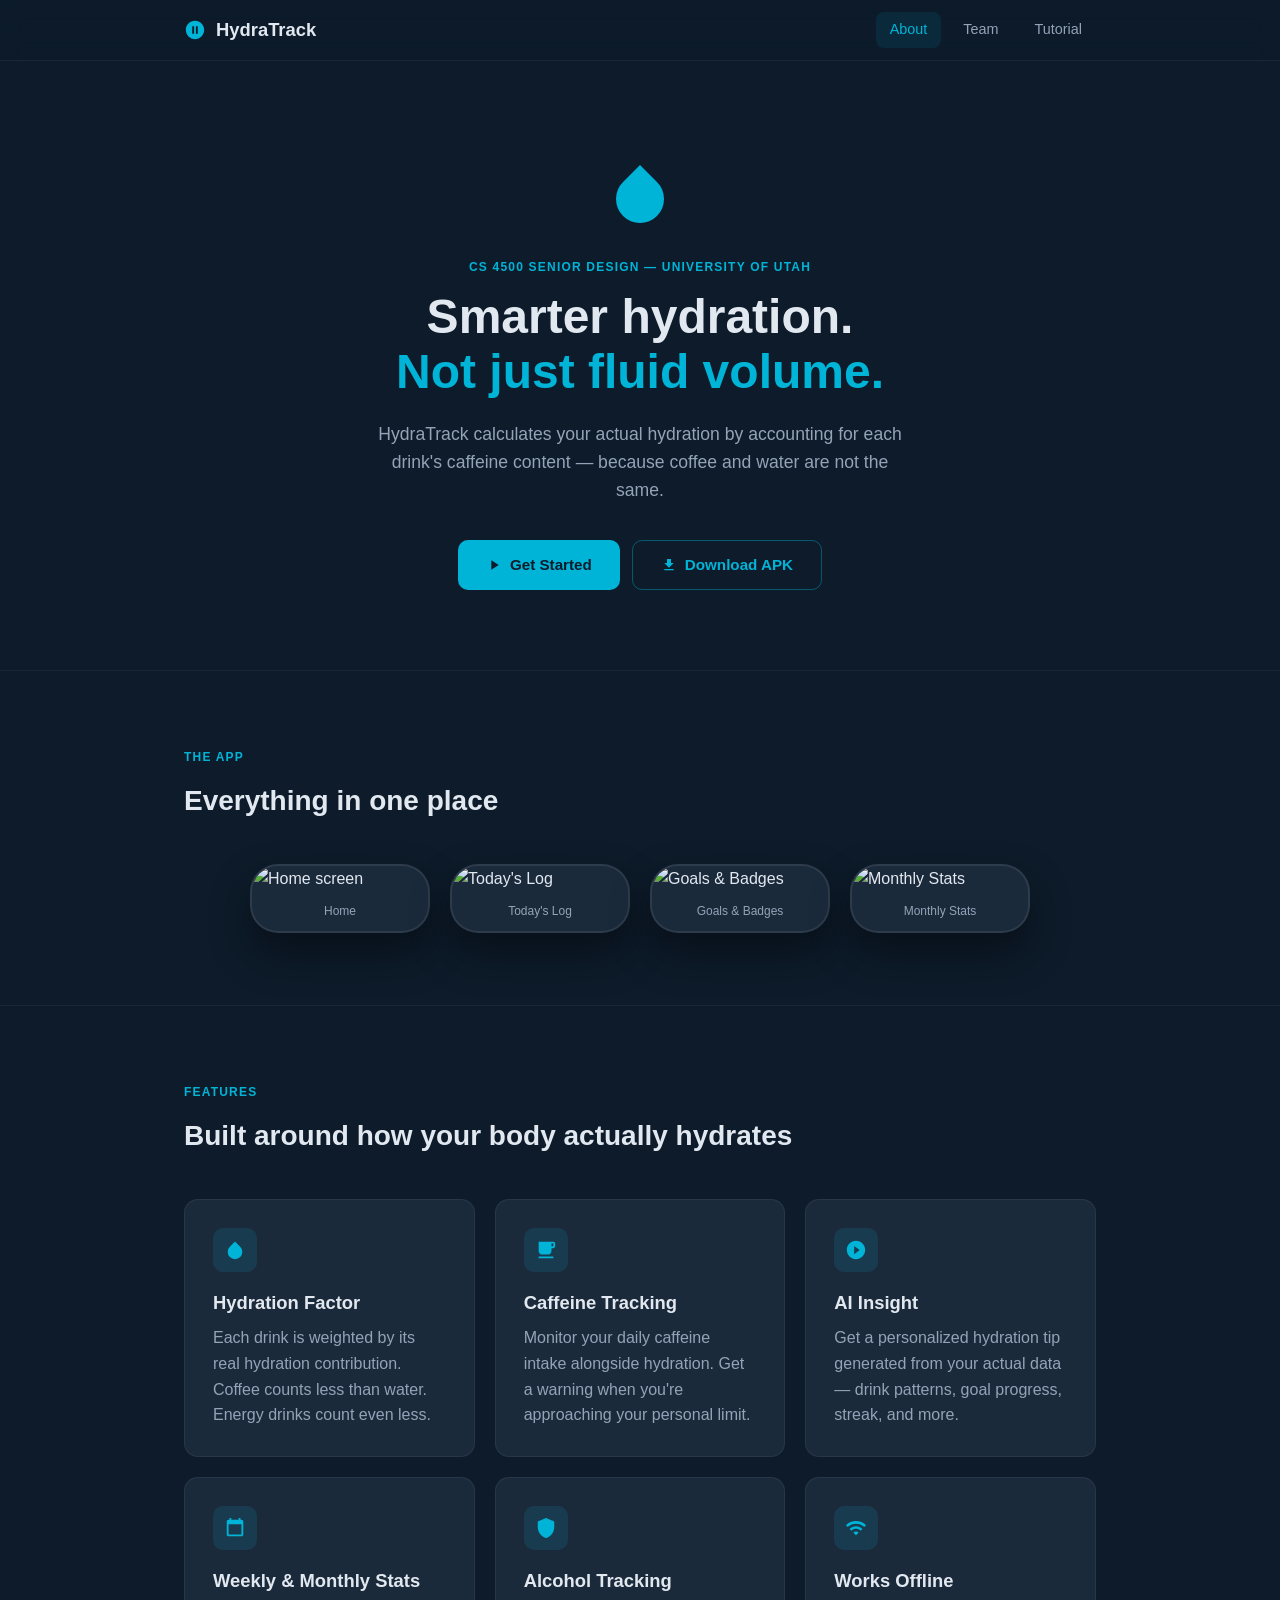
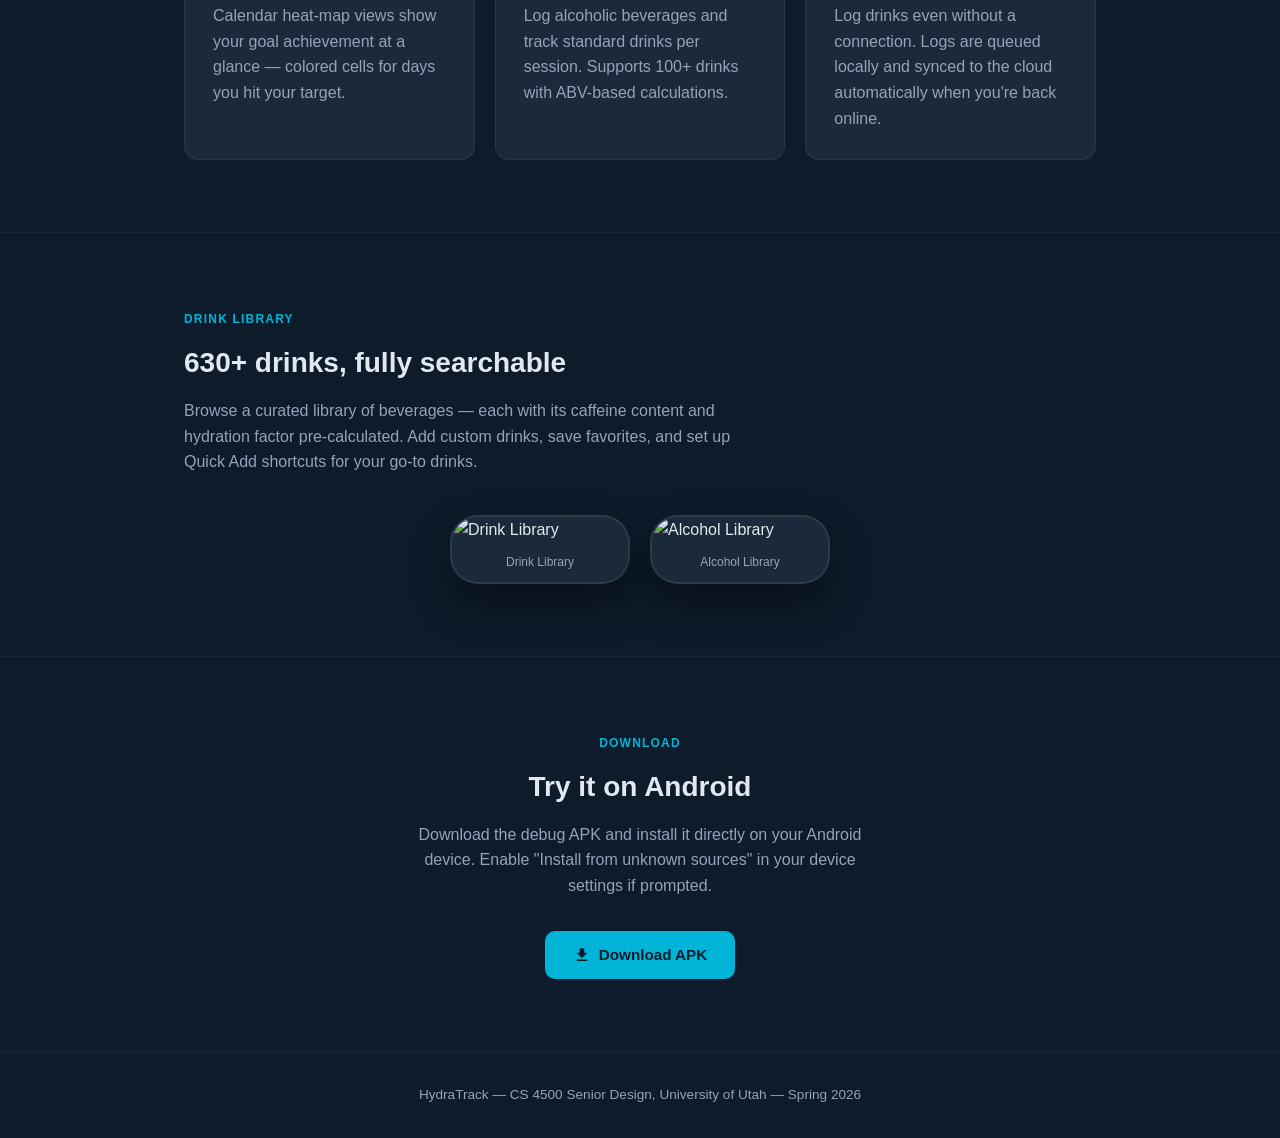
==== docs/index.html @ 66c3c1ba "Rename public to docs for GitHub Pages" ====
<!DOCTYPE html>
<html lang="en">
<head>
  <meta charset="UTF-8" />
  <meta name="viewport" content="width=device-width, initial-scale=1.0" />
  <title>HydraTrack</title>
  <link rel="stylesheet" href="style.css" />
</head>
<body>

<nav>
  <div class="nav-inner">
    <a class="nav-logo" href="index.html">
      <svg width="22" height="22" viewBox="0 0 24 24" fill="currentColor">
        <path d="M12 2C6.48 2 2 6.48 2 12s4.48 10 10 10 10-4.48 10-10S17.52 2 12 2zm-1 14H9V8h2v8zm4 0h-2V8h2v8z"/>
      </svg>
      HydraTrack
    </a>
    <div class="nav-links">
      <a href="index.html" class="active">About</a>
      <a href="team.html">Team</a>
      <a href="tutorial.html">Tutorial</a>
    </div>
  </div>
</nav>

<!-- HERO -->
<section class="hero">
  <div class="container">
    <div class="hero-drop">
      <svg viewBox="0 0 24 24" fill="currentColor">
        <path d="M12 2.69l5.66 5.66a8 8 0 1 1-11.31 0z"/>
      </svg>
    </div>
    <span class="label">CS 4500 Senior Design — University of Utah</span>
    <h1>Smarter hydration.<br><span>Not just fluid volume.</span></h1>
    <p>HydraTrack calculates your actual hydration by accounting for each drink's caffeine content — because coffee and water are not the same.</p>
    <div class="hero-btns">
      <a href="tutorial.html" class="btn btn-primary">
        <svg width="16" height="16" viewBox="0 0 24 24" fill="currentColor"><path d="M8 5v14l11-7z"/></svg>
        Get Started
      </a>
      <a href="#download" class="btn btn-outline">
        <svg width="16" height="16" viewBox="0 0 24 24" fill="currentColor"><path d="M19 9h-4V3H9v6H5l7 7 7-7zM5 18v2h14v-2H5z"/></svg>
        Download APK
      </a>
    </div>
  </div>
</section>

<!-- SCREENSHOTS -->
<section>
  <div class="container">
    <span class="label">The App</span>
    <h2>Everything in one place</h2>
    <div class="screenshots">
      <div class="phone-frame">
        <img src="images/screenshot-home.png" alt="Home screen" />
        <div class="ph-label">Home</div>
      </div>
      <div class="phone-frame">
        <img src="images/screenshot-log.png" alt="Today's Log" />
        <div class="ph-label">Today's Log</div>
      </div>
      <div class="phone-frame">
        <img src="images/screenshot-goals.png" alt="Goals & Badges" />
        <div class="ph-label">Goals & Badges</div>
      </div>
      <div class="phone-frame">
        <img src="images/screenshot-monthly.png" alt="Monthly Stats" />
        <div class="ph-label">Monthly Stats</div>
      </div>
    </div>
  </div>
</section>

<!-- FEATURES -->
<section>
  <div class="container">
    <span class="label">Features</span>
    <h2>Built around how your body actually hydrates</h2>
    <div class="features-grid">

      <div class="feature-card">
        <div class="feature-icon">
          <svg width="22" height="22" viewBox="0 0 24 24" fill="currentColor"><path d="M12 2.69l5.66 5.66a8 8 0 1 1-11.31 0z"/></svg>
        </div>
        <h3>Hydration Factor</h3>
        <p>Each drink is weighted by its real hydration contribution. Coffee counts less than water. Energy drinks count even less.</p>
      </div>

      <div class="feature-card">
        <div class="feature-icon">
          <svg width="22" height="22" viewBox="0 0 24 24" fill="currentColor"><path d="M20 3H4v10c0 2.21 1.79 4 4 4h6c2.21 0 4-1.79 4-4v-3h2c1.11 0 2-.89 2-2V5c0-1.11-.89-2-2-2zm0 5h-2V5h2v3zM4 19h16v2H4z"/></svg>
        </div>
        <h3>Caffeine Tracking</h3>
        <p>Monitor your daily caffeine intake alongside hydration. Get a warning when you're approaching your personal limit.</p>
      </div>

      <div class="feature-card">
        <div class="feature-icon">
          <svg width="22" height="22" viewBox="0 0 24 24" fill="currentColor"><path d="M12 2C6.48 2 2 6.48 2 12s4.48 10 10 10 10-4.48 10-10S17.52 2 12 2zm-2 14.5v-9l6 4.5-6 4.5z"/></svg>
        </div>
        <h3>AI Insight</h3>
        <p>Get a personalized hydration tip generated from your actual data — drink patterns, goal progress, streak, and more.</p>
      </div>

      <div class="feature-card">
        <div class="feature-icon">
          <svg width="22" height="22" viewBox="0 0 24 24" fill="currentColor"><path d="M19 3h-1V1h-2v2H8V1H6v2H5c-1.11 0-2 .9-2 2v14c0 1.1.89 2 2 2h14c1.1 0 2-.9 2-2V5c0-1.1-.9-2-2-2zm0 16H5V8h14v11z"/></svg>
        </div>
        <h3>Weekly & Monthly Stats</h3>
        <p>Calendar heat-map views show your goal achievement at a glance — colored cells for days you hit your target.</p>
      </div>

      <div class="feature-card">
        <div class="feature-icon">
          <svg width="22" height="22" viewBox="0 0 24 24" fill="currentColor"><path d="M12 1L3 5v6c0 5.55 3.84 10.74 9 12 5.16-1.26 9-6.45 9-12V5l-9-4z"/></svg>
        </div>
        <h3>Alcohol Tracking</h3>
        <p>Log alcoholic beverages and track standard drinks per session. Supports 100+ drinks with ABV-based calculations.</p>
      </div>

      <div class="feature-card">
        <div class="feature-icon">
          <svg width="22" height="22" viewBox="0 0 24 24" fill="currentColor"><path d="M1 9l2 2c4.97-4.97 13.03-4.97 18 0l2-2C16.93 2.93 7.08 2.93 1 9zm8 8l3 3 3-3c-1.65-1.66-4.34-1.66-6 0zm-4-4l2 2c2.76-2.76 7.24-2.76 10 0l2-2C15.14 9.14 8.87 9.14 5 13z"/></svg>
        </div>
        <h3>Works Offline</h3>
        <p>Log drinks even without a connection. Logs are queued locally and synced to the cloud automatically when you're back online.</p>
      </div>

    </div>
  </div>
</section>

<!-- DRINK LIBRARY -->
<section>
  <div class="container">
    <span class="label">Drink Library</span>
    <h2>630+ drinks, fully searchable</h2>
    <p style="max-width:560px; margin-bottom:32px;">Browse a curated library of beverages — each with its caffeine content and hydration factor pre-calculated. Add custom drinks, save favorites, and set up Quick Add shortcuts for your go-to drinks.</p>
    <div class="screenshots">
      <div class="phone-frame">
        <img src="images/screenshot-library.png" alt="Drink Library" />
        <div class="ph-label">Drink Library</div>
      </div>
      <div class="phone-frame">
        <img src="images/screenshot-alcohol.png" alt="Alcohol Library" />
        <div class="ph-label">Alcohol Library</div>
      </div>
    </div>
  </div>
</section>

<!-- DOWNLOAD -->
<section id="download">
  <div class="container" style="text-align:center;">
    <span class="label">Download</span>
    <h2>Try it on Android</h2>
    <p style="max-width:480px; margin: 12px auto 32px;">Download the debug APK and install it directly on your Android device. Enable "Install from unknown sources" in your device settings if prompted.</p>
    <a href="HydraTrack.apk" class="btn btn-primary" download>
      <svg width="18" height="18" viewBox="0 0 24 24" fill="currentColor"><path d="M19 9h-4V3H9v6H5l7 7 7-7zM5 18v2h14v-2H5z"/></svg>
      Download APK
    </a>
  </div>
</section>

<footer>
  <div class="container">
    <p>HydraTrack &mdash; CS 4500 Senior Design, University of Utah &mdash; Spring 2026</p>
  </div>
</footer>

</body>
</html>
---- docs/style.css ----
:root {
  --bg: #0d1b2a;
  --bg2: #1b2a3b;
  --bg3: #243447;
  --accent: #00b4d8;
  --accent2: #0096c7;
  --text: #e2e8f0;
  --text2: #94a3b8;
  --radius: 14px;
  --max-w: 960px;
}

* { box-sizing: border-box; margin: 0; padding: 0; }

body {
  font-family: -apple-system, BlinkMacSystemFont, 'Segoe UI', sans-serif;
  background: var(--bg);
  color: var(--text);
  line-height: 1.6;
}

/* ── NAV ── */
nav {
  position: sticky;
  top: 0;
  z-index: 100;
  background: rgba(13, 27, 42, 0.92);
  backdrop-filter: blur(12px);
  border-bottom: 1px solid rgba(255,255,255,0.06);
}
.nav-inner {
  max-width: var(--max-w);
  margin: 0 auto;
  padding: 0 24px;
  height: 60px;
  display: flex;
  align-items: center;
  justify-content: space-between;
}
.nav-logo {
  display: flex;
  align-items: center;
  gap: 10px;
  font-weight: 700;
  font-size: 1.15rem;
  color: var(--text);
  text-decoration: none;
}
.nav-logo svg { color: var(--accent); }
.nav-links { display: flex; gap: 8px; }
.nav-links a {
  color: var(--text2);
  text-decoration: none;
  padding: 6px 14px;
  border-radius: 8px;
  font-size: 0.9rem;
  transition: all 0.2s;
}
.nav-links a:hover, .nav-links a.active {
  color: var(--accent);
  background: rgba(0,180,216,0.1);
}

/* ── LAYOUT ── */
.container {
  max-width: var(--max-w);
  margin: 0 auto;
  padding: 0 24px;
}
section { padding: 72px 0; }
section + section { border-top: 1px solid rgba(255,255,255,0.05); }

h1 { font-size: clamp(2rem, 5vw, 3rem); font-weight: 800; line-height: 1.15; }
h2 { font-size: 1.75rem; font-weight: 700; margin-bottom: 12px; }
h3 { font-size: 1.15rem; font-weight: 600; margin-bottom: 8px; }
p  { color: var(--text2); }

.label {
  display: inline-block;
  font-size: 0.75rem;
  font-weight: 700;
  letter-spacing: 0.1em;
  text-transform: uppercase;
  color: var(--accent);
  margin-bottom: 12px;
}

/* ── BUTTONS ── */
.btn {
  display: inline-flex;
  align-items: center;
  gap: 8px;
  padding: 12px 28px;
  border-radius: 10px;
  font-weight: 600;
  font-size: 0.95rem;
  text-decoration: none;
  transition: all 0.2s;
  cursor: pointer;
}
.btn-primary {
  background: var(--accent);
  color: #0d1b2a;
}
.btn-primary:hover { background: var(--accent2); transform: translateY(-1px); }
.btn-outline {
  border: 1px solid rgba(0,180,216,0.4);
  color: var(--accent);
}
.btn-outline:hover { background: rgba(0,180,216,0.1); }

/* ── HERO ── */
.hero {
  padding: 96px 0 80px;
  text-align: center;
}
.hero-drop {
  width: 72px;
  height: 72px;
  margin: 0 auto 24px;
  color: var(--accent);
}
.hero h1 span { color: var(--accent); }
.hero p {
  max-width: 540px;
  margin: 20px auto 36px;
  font-size: 1.1rem;
}
.hero-btns { display: flex; gap: 12px; justify-content: center; flex-wrap: wrap; }

/* ── FEATURES ── */
.features-grid {
  display: grid;
  grid-template-columns: repeat(auto-fit, minmax(260px, 1fr));
  gap: 20px;
  margin-top: 40px;
}
.feature-card {
  background: var(--bg2);
  border: 1px solid rgba(255,255,255,0.06);
  border-radius: var(--radius);
  padding: 28px;
}
.feature-icon {
  width: 44px;
  height: 44px;
  background: rgba(0,180,216,0.12);
  border-radius: 10px;
  display: flex;
  align-items: center;
  justify-content: center;
  color: var(--accent);
  margin-bottom: 16px;
}

/* ── SCREENSHOTS ── */
.screenshots {
  display: flex;
  gap: 20px;
  justify-content: center;
  flex-wrap: wrap;
  margin-top: 40px;
}
.phone-frame {
  width: 180px;
  background: var(--bg2);
  border-radius: 28px;
  border: 2px solid rgba(255,255,255,0.08);
  overflow: hidden;
  box-shadow: 0 20px 40px rgba(0,0,0,0.4);
  flex-shrink: 0;
}
.phone-frame img {
  width: 100%;
  display: block;
}
.phone-frame .ph-label {
  text-align: center;
  font-size: 0.75rem;
  color: var(--text2);
  padding: 10px 8px;
}

/* ── TEAM ── */
.team-grid {
  display: grid;
  grid-template-columns: repeat(auto-fit, minmax(420px, 1fr));
  gap: 32px;
  margin-top: 40px;
}
.team-card {
  background: var(--bg2);
  border: 1px solid rgba(255,255,255,0.06);
  border-radius: var(--radius);
  padding: 32px;
  display: flex;
  gap: 24px;
  align-items: flex-start;
}
.team-avatar {
  width: 80px;
  height: 80px;
  border-radius: 50%;
  background: var(--bg3);
  border: 2px solid var(--accent);
  display: flex;
  align-items: center;
  justify-content: center;
  font-size: 1.5rem;
  font-weight: 700;
  color: var(--accent);
  flex-shrink: 0;
  overflow: hidden;
}
.team-avatar img { width: 100%; height: 100%; object-fit: cover; }
.team-info h3 { font-size: 1.1rem; margin-bottom: 2px; }
.team-role { font-size: 0.8rem; color: var(--accent); font-weight: 600; margin-bottom: 12px; }
.team-bio { font-size: 0.88rem; color: var(--text2); margin-bottom: 14px; }
.team-contact { display: flex; gap: 10px; flex-wrap: wrap; }
.team-contact a {
  font-size: 0.8rem;
  color: var(--accent);
  text-decoration: none;
  padding: 4px 10px;
  border: 1px solid rgba(0,180,216,0.3);
  border-radius: 6px;
}
.team-contact a:hover { background: rgba(0,180,216,0.1); }

/* ── TUTORIAL ── */
.tutorial-steps { margin-top: 48px; }
.step {
  display: grid;
  grid-template-columns: 1fr 1fr;
  gap: 48px;
  align-items: center;
  margin-bottom: 80px;
}
.step:nth-child(even) { direction: rtl; }
.step:nth-child(even) > * { direction: ltr; }
.step-text {}
.step-num {
  display: inline-flex;
  align-items: center;
  justify-content: center;
  width: 36px;
  height: 36px;
  background: var(--accent);
  color: #0d1b2a;
  border-radius: 50%;
  font-weight: 800;
  font-size: 0.9rem;
  margin-bottom: 16px;
}
.step-text h3 { font-size: 1.3rem; margin-bottom: 12px; }
.step-text ul {
  list-style: none;
  margin-top: 12px;
}
.step-text ul li {
  color: var(--text2);
  font-size: 0.92rem;
  padding: 5px 0;
  padding-left: 20px;
  position: relative;
}
.step-text ul li::before {
  content: '→';
  position: absolute;
  left: 0;
  color: var(--accent);
}
.step-visual {
  display: flex;
  justify-content: center;
  gap: 16px;
}
.step-visual .phone-frame { width: 160px; }

/* ── FOOTER ── */
footer {
  border-top: 1px solid rgba(255,255,255,0.06);
  padding: 32px 0;
  text-align: center;
  color: var(--text2);
  font-size: 0.85rem;
}

/* ── RESPONSIVE ── */
@media (max-width: 680px) {
  .step { grid-template-columns: 1fr; }
  .step:nth-child(even) { direction: ltr; }
  .team-grid { grid-template-columns: 1fr; }
  .team-card { flex-direction: column; }
  .nav-links a { padding: 6px 10px; font-size: 0.82rem; }
  .phone-frame { width: 140px; }
  .step-visual .phone-frame { width: 140px; }
}
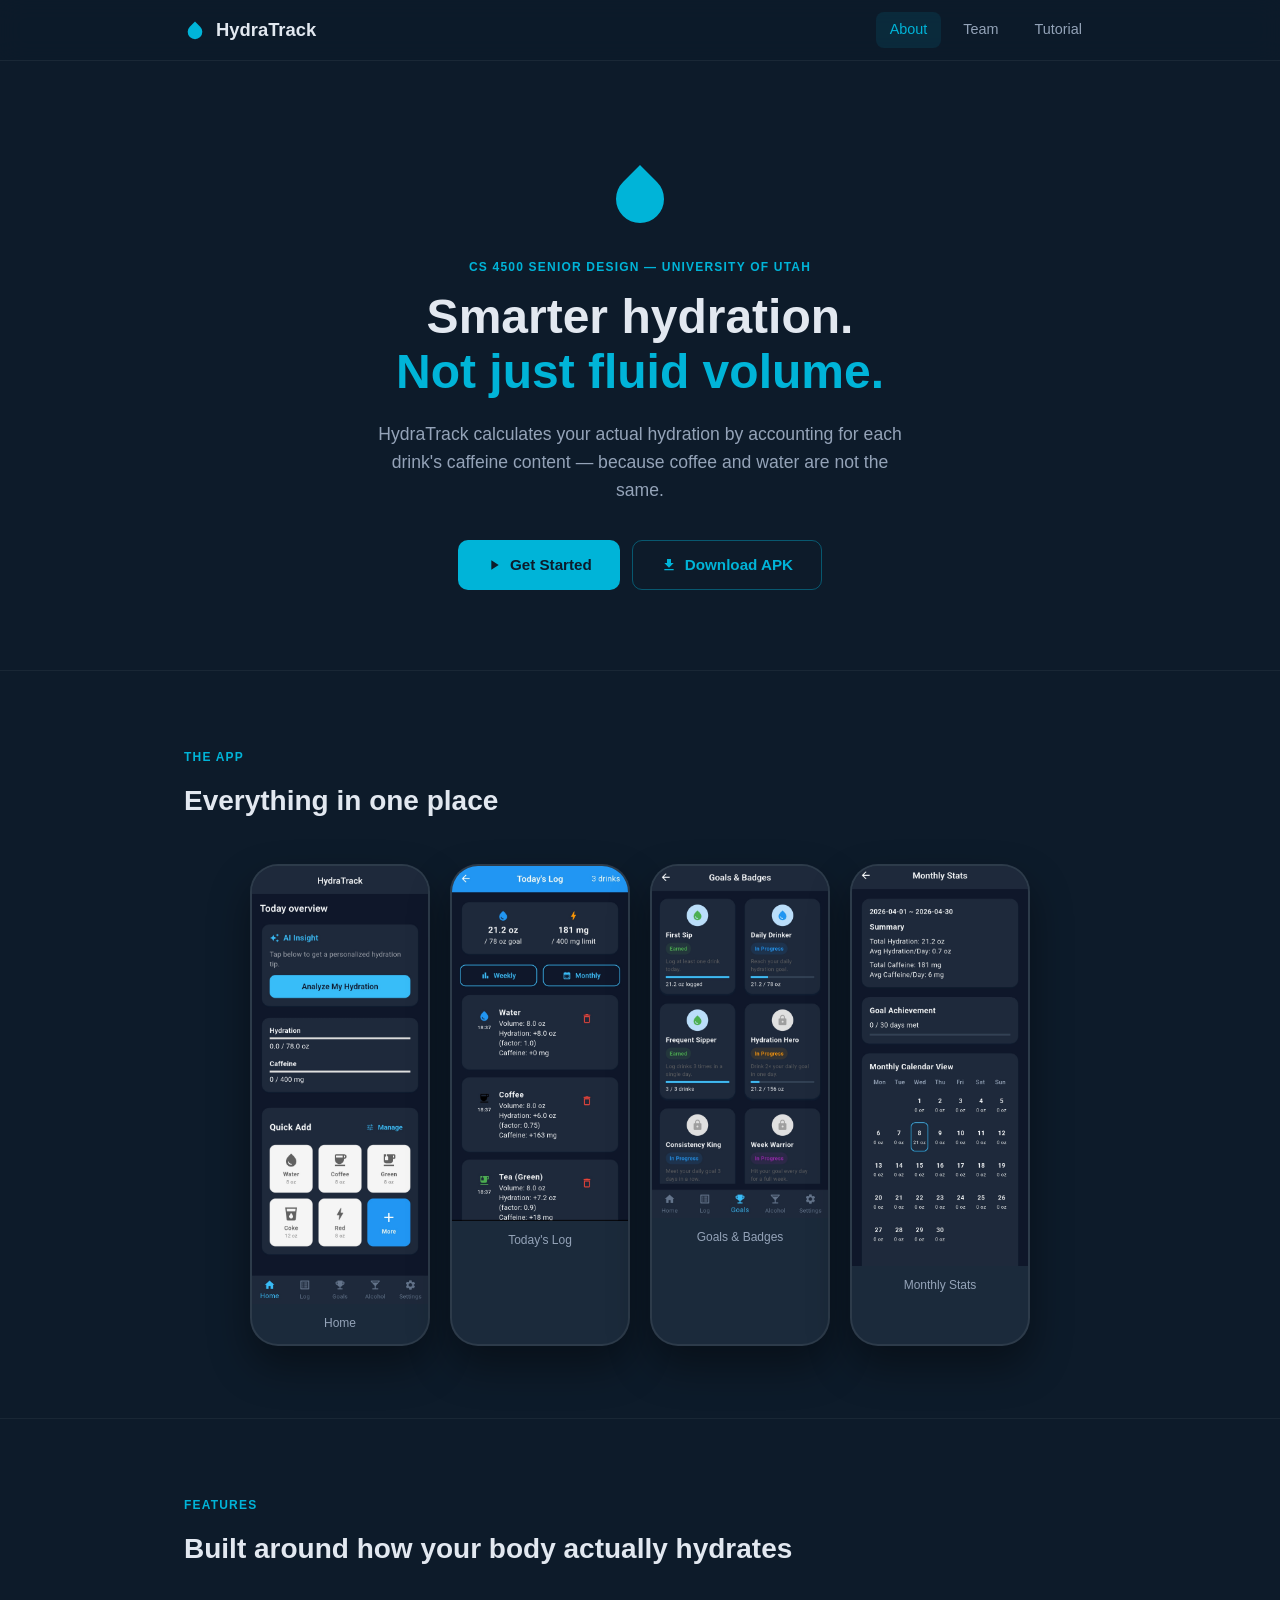
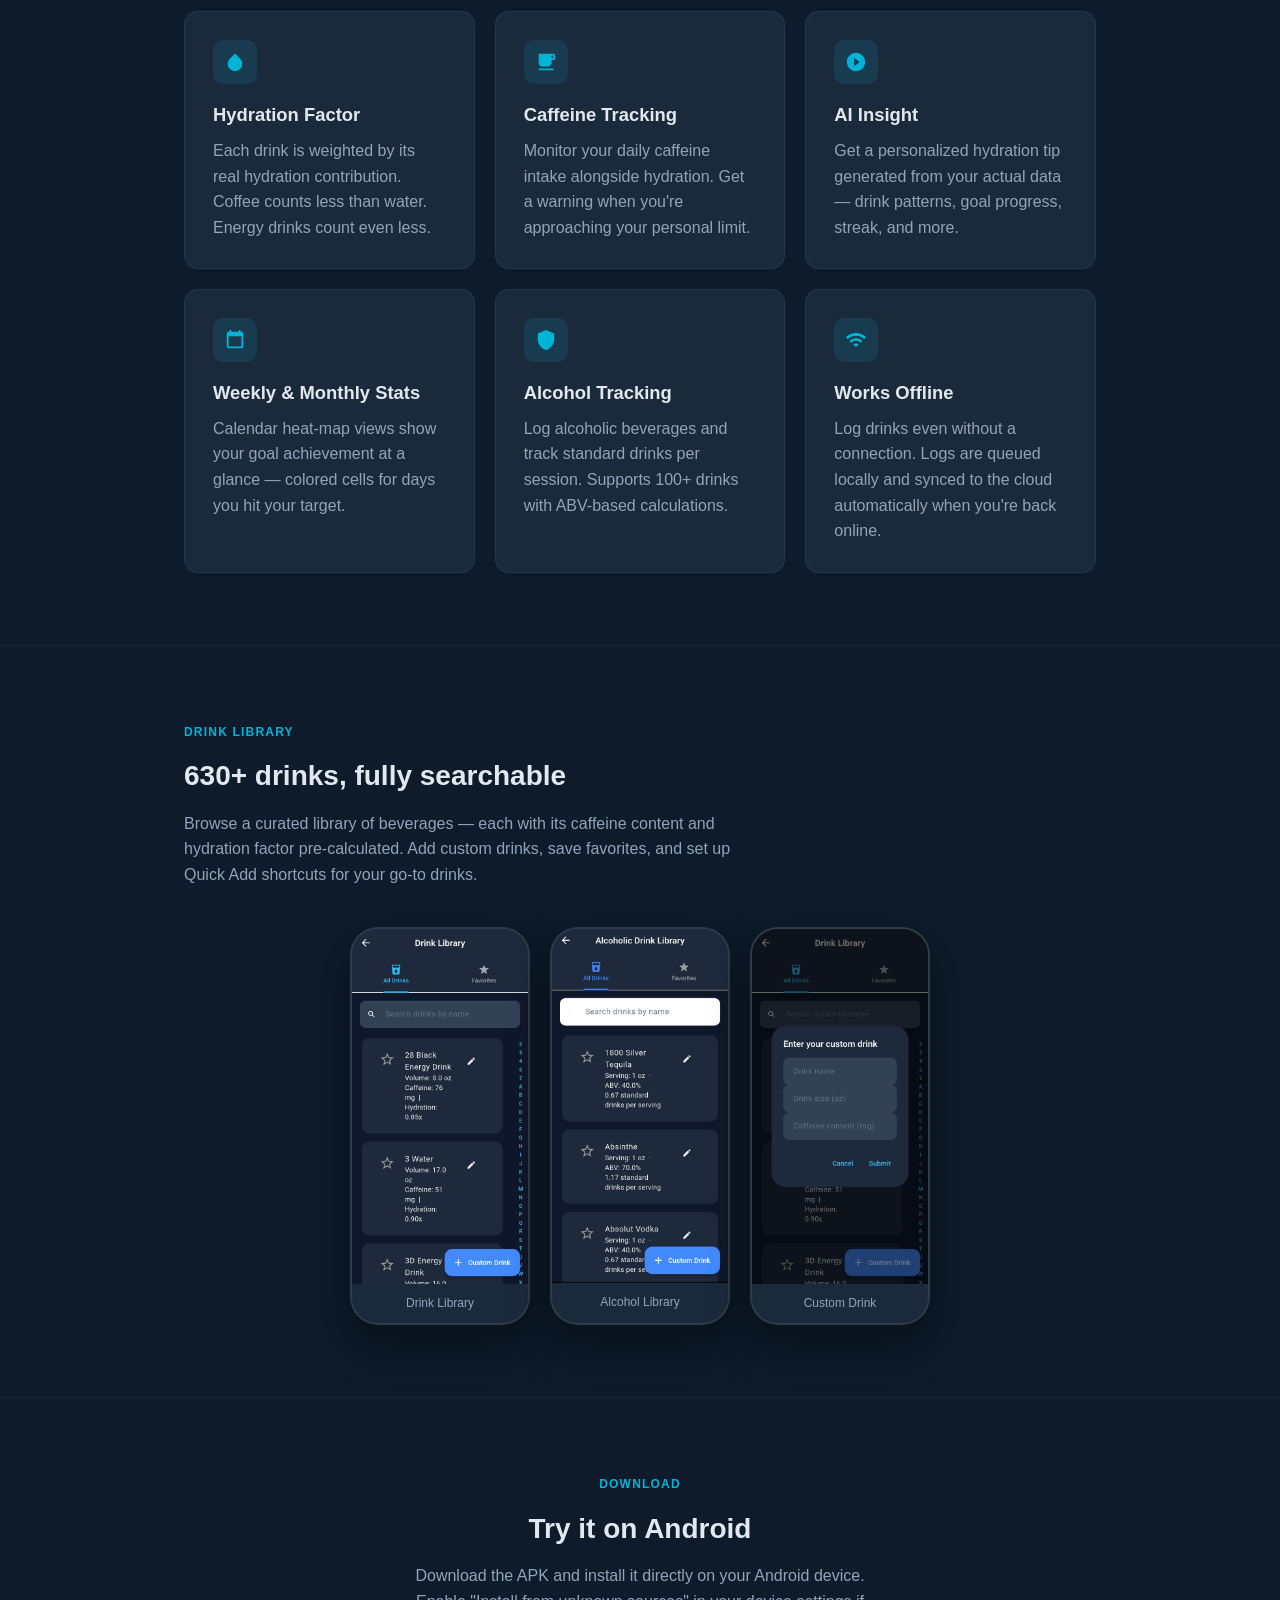
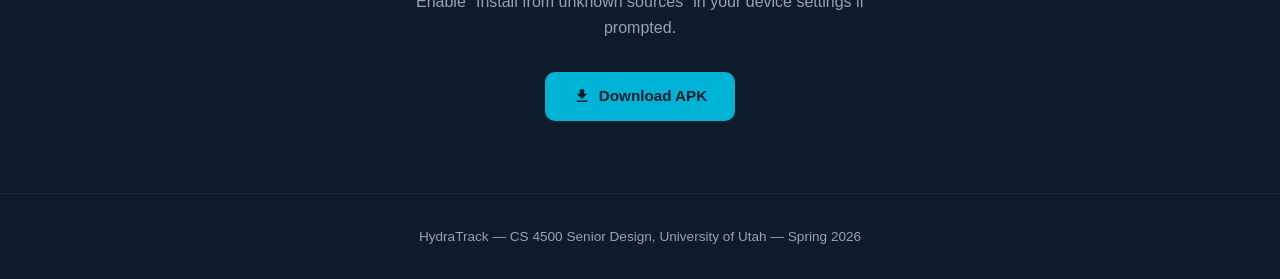
==== commit 3d89c72a: "Add website with screenshots, update APK link and tutorial step 4 - Added 11 app screenshots to docs" ====
--- a/docs/index.html
+++ b/docs/index.html
@@ -12,7 +12,7 @@
   <div class="nav-inner">
     <a class="nav-logo" href="index.html">
       <svg width="22" height="22" viewBox="0 0 24 24" fill="currentColor">
-        <path d="M12 2C6.48 2 2 6.48 2 12s4.48 10 10 10 10-4.48 10-10S17.52 2 12 2zm-1 14H9V8h2v8zm4 0h-2V8h2v8z"/>
+        <path d="M12 2.69l5.66 5.66a8 8 0 1 1-11.31 0z"/>
       </svg>
       HydraTrack
     </a>
@@ -55,19 +55,19 @@
     <h2>Everything in one place</h2>
     <div class="screenshots">
       <div class="phone-frame">
-        <img src="images/screenshot-home.png" alt="Home screen" />
+        <img src="images/hydratrack_home.jpg" alt="Home screen" />
         <div class="ph-label">Home</div>
       </div>
       <div class="phone-frame">
-        <img src="images/screenshot-log.png" alt="Today's Log" />
+        <img src="images/hydratrack_log.jpg" alt="Today's Log" />
         <div class="ph-label">Today's Log</div>
       </div>
       <div class="phone-frame">
-        <img src="images/screenshot-goals.png" alt="Goals & Badges" />
+        <img src="images/hydratrack_goal.jpg" alt="Goals & Badges" />
         <div class="ph-label">Goals & Badges</div>
       </div>
       <div class="phone-frame">
-        <img src="images/screenshot-monthly.png" alt="Monthly Stats" />
+        <img src="images/hydratrack_monthly.jpg" alt="Monthly Stats" />
         <div class="ph-label">Monthly Stats</div>
       </div>
     </div>
@@ -141,12 +141,16 @@
     <p style="max-width:560px; margin-bottom:32px;">Browse a curated library of beverages — each with its caffeine content and hydration factor pre-calculated. Add custom drinks, save favorites, and set up Quick Add shortcuts for your go-to drinks.</p>
     <div class="screenshots">
       <div class="phone-frame">
-        <img src="images/screenshot-library.png" alt="Drink Library" />
+        <img src="images/hydratrack_drink_library.jpg" alt="Drink Library" />
         <div class="ph-label">Drink Library</div>
       </div>
       <div class="phone-frame">
-        <img src="images/screenshot-alcohol.png" alt="Alcohol Library" />
+        <img src="images/hydratrack_alchohol_library.jpg" alt="Alcohol Library" />
         <div class="ph-label">Alcohol Library</div>
+      </div>
+      <div class="phone-frame">
+        <img src="images/hydratrack_add_custom.jpg" alt="Add Custom Drink" />
+        <div class="ph-label">Custom Drink</div>
       </div>
     </div>
   </div>
@@ -157,8 +161,8 @@
   <div class="container" style="text-align:center;">
     <span class="label">Download</span>
     <h2>Try it on Android</h2>
-    <p style="max-width:480px; margin: 12px auto 32px;">Download the debug APK and install it directly on your Android device. Enable "Install from unknown sources" in your device settings if prompted.</p>
-    <a href="HydraTrack.apk" class="btn btn-primary" download>
+    <p style="max-width:480px; margin: 12px auto 32px;">Download the APK and install it directly on your Android device. Enable "Install from unknown sources" in your device settings if prompted.</p>
+    <a href="https://drive.google.com/uc?export=download&id=1wfZt2eirbZEF-Ru0Nwcwn8dekk1CB4uR" class="btn btn-primary">
       <svg width="18" height="18" viewBox="0 0 24 24" fill="currentColor"><path d="M19 9h-4V3H9v6H5l7 7 7-7zM5 18v2h14v-2H5z"/></svg>
       Download APK
     </a>
